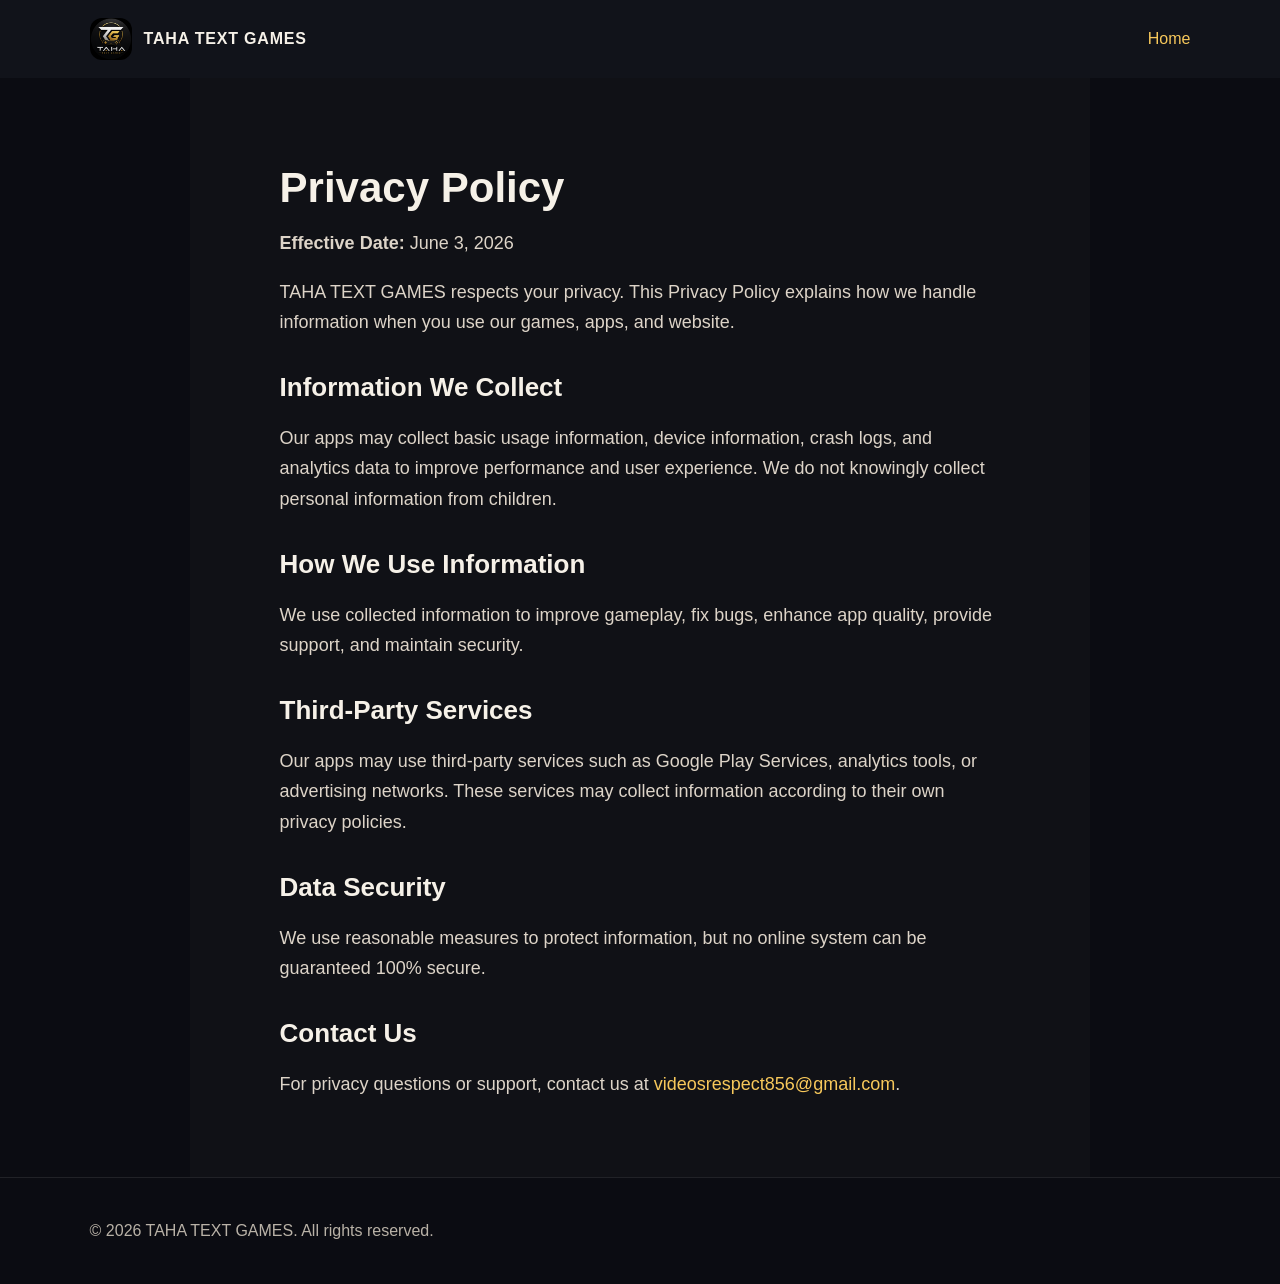
==== privacy.html @ e5d22c24 "Add files via upload" ====
<!DOCTYPE html>
<html lang="en">
<head>
  <meta charset="UTF-8" />
  <meta name="viewport" content="width=device-width, initial-scale=1.0" />
  <title>Privacy Policy | TAHA TEXT GAMES</title>
  <link rel="icon" href="assets/logo.png" />
  <link rel="stylesheet" href="style.css" />
</head>
<body class="plain">
  <nav class="topbar">
    <div class="brand"><img src="assets/logo.png" alt="Logo" /><span>TAHA TEXT GAMES</span></div>
    <a href="index.html">Home</a>
  </nav>
  <main class="policy">
    <h1>Privacy Policy</h1>
    <p><strong>Effective Date:</strong> June 3, 2026</p>
    <p>TAHA TEXT GAMES respects your privacy. This Privacy Policy explains how we handle information when you use our games, apps, and website.</p>

    <h2>Information We Collect</h2>
    <p>Our apps may collect basic usage information, device information, crash logs, and analytics data to improve performance and user experience. We do not knowingly collect personal information from children.</p>

    <h2>How We Use Information</h2>
    <p>We use collected information to improve gameplay, fix bugs, enhance app quality, provide support, and maintain security.</p>

    <h2>Third-Party Services</h2>
    <p>Our apps may use third-party services such as Google Play Services, analytics tools, or advertising networks. These services may collect information according to their own privacy policies.</p>

    <h2>Data Security</h2>
    <p>We use reasonable measures to protect information, but no online system can be guaranteed 100% secure.</p>

    <h2>Contact Us</h2>
    <p>For privacy questions or support, contact us at <a href="mailto:videosrespect856@gmail.com">videosrespect856@gmail.com</a>.</p>
  </main>
  <footer><p>© 2026 TAHA TEXT GAMES. All rights reserved.</p></footer>
</body>
</html>
---- style.css ----
*{box-sizing:border-box}body{margin:0;font-family:Arial,Helvetica,sans-serif;background:#08090d;color:#f6f1e8}a{color:#f7c85b;text-decoration:none}nav{display:flex;align-items:center;justify-content:space-between;padding:18px 7%;background:rgba(0,0,0,.45);backdrop-filter:blur(8px)}.brand{display:flex;align-items:center;gap:12px;font-weight:800;letter-spacing:.8px}.brand img{width:42px;height:42px;border-radius:12px}.links{display:flex;gap:22px}.hero{min-height:720px;background:linear-gradient(90deg,rgba(0,0,0,.88),rgba(0,0,0,.35)),url('assets/header.png') center/cover no-repeat}.hero-content{padding:110px 7%;max-width:760px}.badge{width:130px;border-radius:30px;box-shadow:0 0 40px rgba(247,200,91,.28)}h1{font-size:64px;margin:28px 0 10px;line-height:1.05}h2{font-size:34px;margin:0 0 20px}.hero p,.section p{font-size:20px;line-height:1.65;color:#d7d0c4}.btn{display:inline-block;margin-top:22px;background:linear-gradient(135deg,#f7c85b,#a87920);color:#111;padding:14px 24px;border-radius:999px;font-weight:800}.section{padding:80px 7%}.grid{display:grid;grid-template-columns:repeat(3,1fr);gap:24px}.card{background:linear-gradient(180deg,#171921,#101116);border:1px solid rgba(247,200,91,.28);border-radius:24px;padding:28px;box-shadow:0 12px 30px rgba(0,0,0,.28)}.card h3{font-size:23px;margin:0 0 10px}.about,.contact{max-width:980px}.contact a{font-size:22px;font-weight:800}footer{padding:28px 7%;border-top:1px solid rgba(255,255,255,.09);display:flex;justify-content:space-between;color:#b9b2a7}.plain{background:#0b0c12}.topbar{background:#11131a}.policy{max-width:900px;margin:0 auto;padding:60px 7%;background:#101116;min-height:70vh}.policy h1{font-size:42px}.policy h2{font-size:26px;margin-top:34px}.policy p{font-size:18px;line-height:1.7;color:#ddd4c8}@media(max-width:760px){.links{display:none}.hero{min-height:620px}.hero-content{padding-top:80px}h1{font-size:42px}.grid{grid-template-columns:1fr}footer{display:block}.hero p,.section p{font-size:17px}}
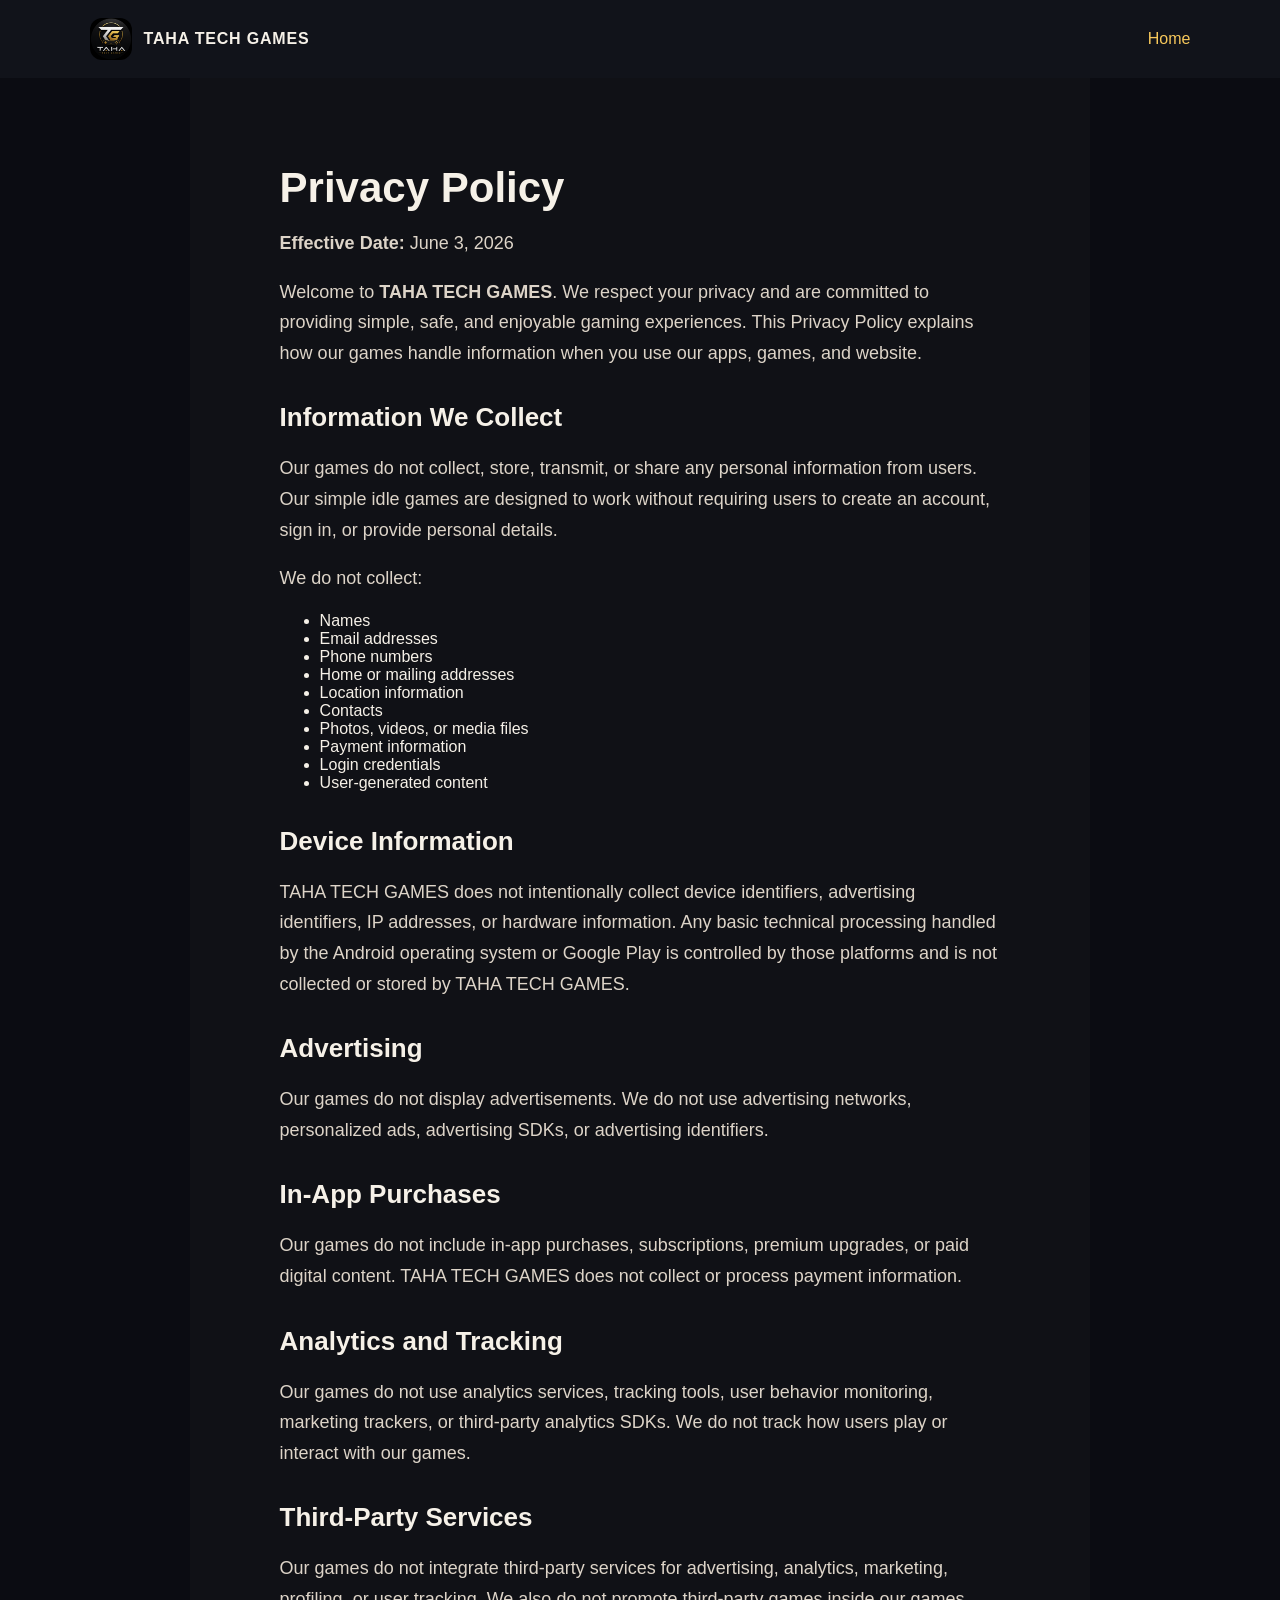
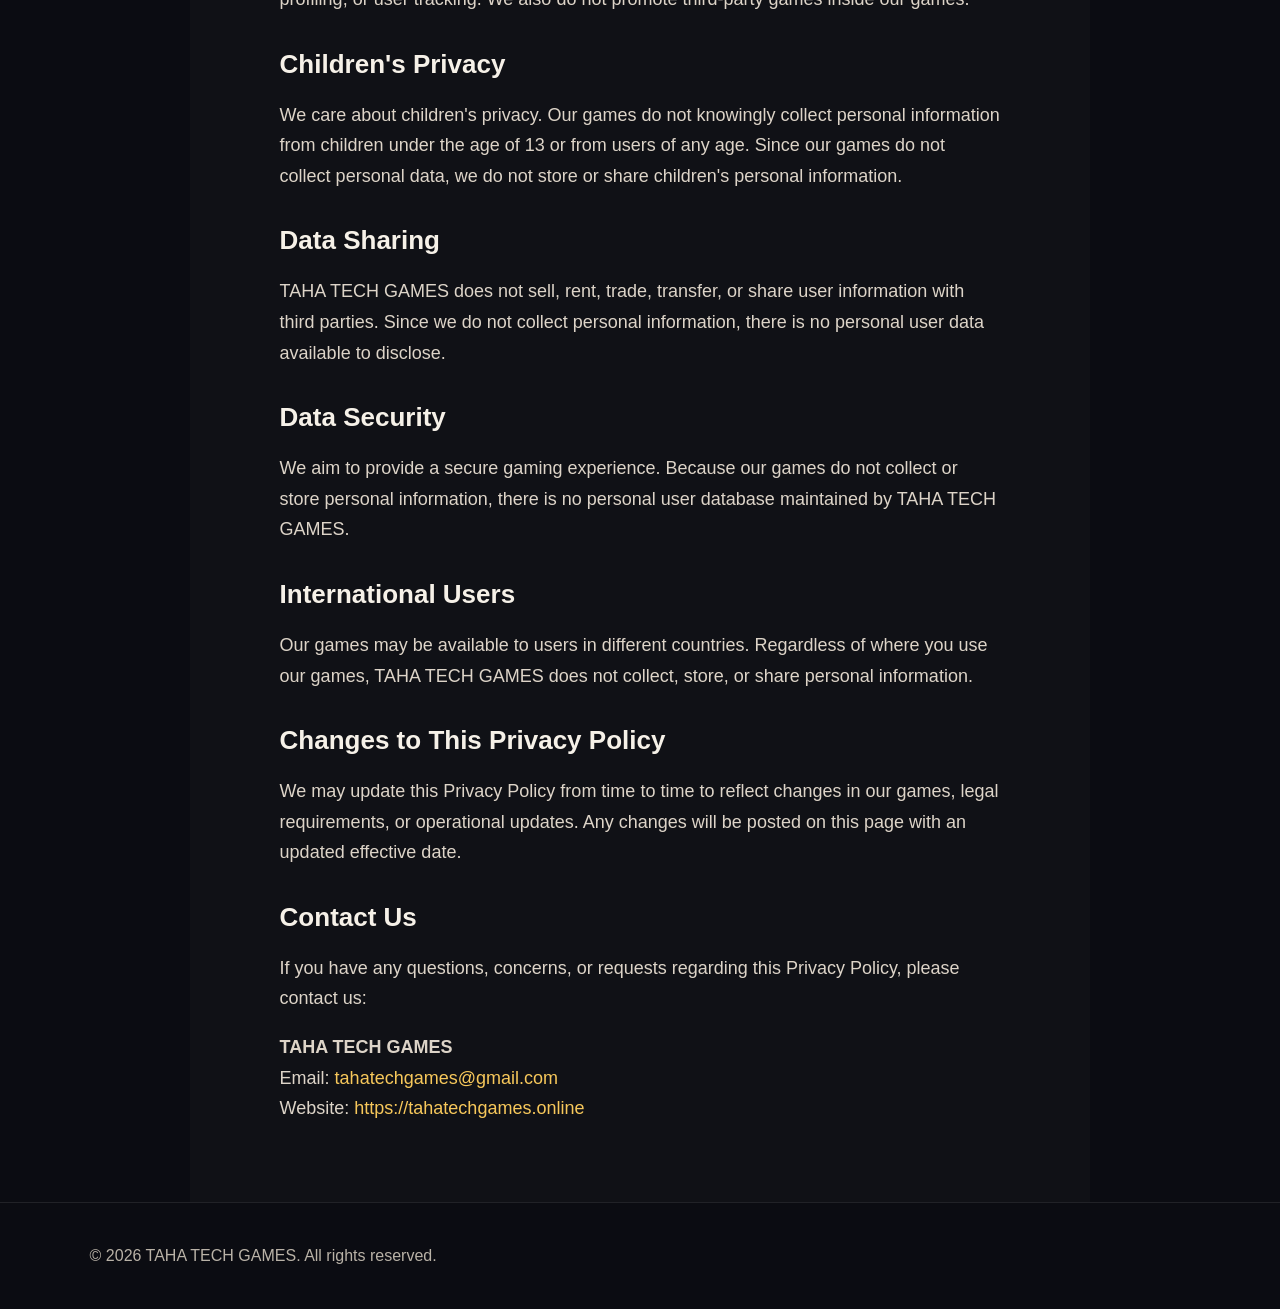
==== commit 8a917e76: "Update privacy.html" ====
--- a/privacy.html
+++ b/privacy.html
@@ -3,35 +3,128 @@
 <head>
   <meta charset="UTF-8" />
   <meta name="viewport" content="width=device-width, initial-scale=1.0" />
-  <title>Privacy Policy | TAHA TEXT GAMES</title>
+  <title>Privacy Policy | TAHA TECH GAMES</title>
   <link rel="icon" href="assets/logo.png" />
   <link rel="stylesheet" href="style.css" />
 </head>
 <body class="plain">
   <nav class="topbar">
-    <div class="brand"><img src="assets/logo.png" alt="Logo" /><span>TAHA TEXT GAMES</span></div>
+    <div class="brand">
+      <img src="assets/logo.png" alt="Logo" />
+      <span>TAHA TECH GAMES</span>
+    </div>
     <a href="index.html">Home</a>
   </nav>
+
   <main class="policy">
     <h1>Privacy Policy</h1>
     <p><strong>Effective Date:</strong> June 3, 2026</p>
-    <p>TAHA TEXT GAMES respects your privacy. This Privacy Policy explains how we handle information when you use our games, apps, and website.</p>
+
+    <p>
+      Welcome to <strong>TAHA TECH GAMES</strong>. We respect your privacy and are committed
+      to providing simple, safe, and enjoyable gaming experiences. This Privacy Policy explains
+      how our games handle information when you use our apps, games, and website.
+    </p>
 
     <h2>Information We Collect</h2>
-    <p>Our apps may collect basic usage information, device information, crash logs, and analytics data to improve performance and user experience. We do not knowingly collect personal information from children.</p>
+    <p>
+      Our games do not collect, store, transmit, or share any personal information from users.
+      Our simple idle games are designed to work without requiring users to create an account,
+      sign in, or provide personal details.
+    </p>
 
-    <h2>How We Use Information</h2>
-    <p>We use collected information to improve gameplay, fix bugs, enhance app quality, provide support, and maintain security.</p>
+    <p>We do not collect:</p>
+    <ul>
+      <li>Names</li>
+      <li>Email addresses</li>
+      <li>Phone numbers</li>
+      <li>Home or mailing addresses</li>
+      <li>Location information</li>
+      <li>Contacts</li>
+      <li>Photos, videos, or media files</li>
+      <li>Payment information</li>
+      <li>Login credentials</li>
+      <li>User-generated content</li>
+    </ul>
+
+    <h2>Device Information</h2>
+    <p>
+      TAHA TECH GAMES does not intentionally collect device identifiers, advertising identifiers,
+      IP addresses, or hardware information. Any basic technical processing handled by the Android
+      operating system or Google Play is controlled by those platforms and is not collected or stored
+      by TAHA TECH GAMES.
+    </p>
+
+    <h2>Advertising</h2>
+    <p>
+      Our games do not display advertisements. We do not use advertising networks, personalized ads,
+      advertising SDKs, or advertising identifiers.
+    </p>
+
+    <h2>In-App Purchases</h2>
+    <p>
+      Our games do not include in-app purchases, subscriptions, premium upgrades, or paid digital
+      content. TAHA TECH GAMES does not collect or process payment information.
+    </p>
+
+    <h2>Analytics and Tracking</h2>
+    <p>
+      Our games do not use analytics services, tracking tools, user behavior monitoring, marketing
+      trackers, or third-party analytics SDKs. We do not track how users play or interact with our games.
+    </p>
 
     <h2>Third-Party Services</h2>
-    <p>Our apps may use third-party services such as Google Play Services, analytics tools, or advertising networks. These services may collect information according to their own privacy policies.</p>
+    <p>
+      Our games do not integrate third-party services for advertising, analytics, marketing, profiling,
+      or user tracking. We also do not promote third-party games inside our games.
+    </p>
+
+    <h2>Children's Privacy</h2>
+    <p>
+      We care about children's privacy. Our games do not knowingly collect personal information from
+      children under the age of 13 or from users of any age. Since our games do not collect personal
+      data, we do not store or share children's personal information.
+    </p>
+
+    <h2>Data Sharing</h2>
+    <p>
+      TAHA TECH GAMES does not sell, rent, trade, transfer, or share user information with third parties.
+      Since we do not collect personal information, there is no personal user data available to disclose.
+    </p>
 
     <h2>Data Security</h2>
-    <p>We use reasonable measures to protect information, but no online system can be guaranteed 100% secure.</p>
+    <p>
+      We aim to provide a secure gaming experience. Because our games do not collect or store personal
+      information, there is no personal user database maintained by TAHA TECH GAMES.
+    </p>
+
+    <h2>International Users</h2>
+    <p>
+      Our games may be available to users in different countries. Regardless of where you use our games,
+      TAHA TECH GAMES does not collect, store, or share personal information.
+    </p>
+
+    <h2>Changes to This Privacy Policy</h2>
+    <p>
+      We may update this Privacy Policy from time to time to reflect changes in our games, legal
+      requirements, or operational updates. Any changes will be posted on this page with an updated
+      effective date.
+    </p>
 
     <h2>Contact Us</h2>
-    <p>For privacy questions or support, contact us at <a href="mailto:videosrespect856@gmail.com">videosrespect856@gmail.com</a>.</p>
+    <p>
+      If you have any questions, concerns, or requests regarding this Privacy Policy, please contact us:
+    </p>
+
+    <p>
+      <strong>TAHA TECH GAMES</strong><br />
+      Email: <a href="mailto:tahatechgames@gmail.com">tahatechgames@gmail.com</a><br />
+      Website: <a href="https://tahatechgames.online">https://tahatechgames.online</a>
+    </p>
   </main>
-  <footer><p>© 2026 TAHA TEXT GAMES. All rights reserved.</p></footer>
+
+  <footer>
+    <p>© 2026 TAHA TECH GAMES. All rights reserved.</p>
+  </footer>
 </body>
 </html>
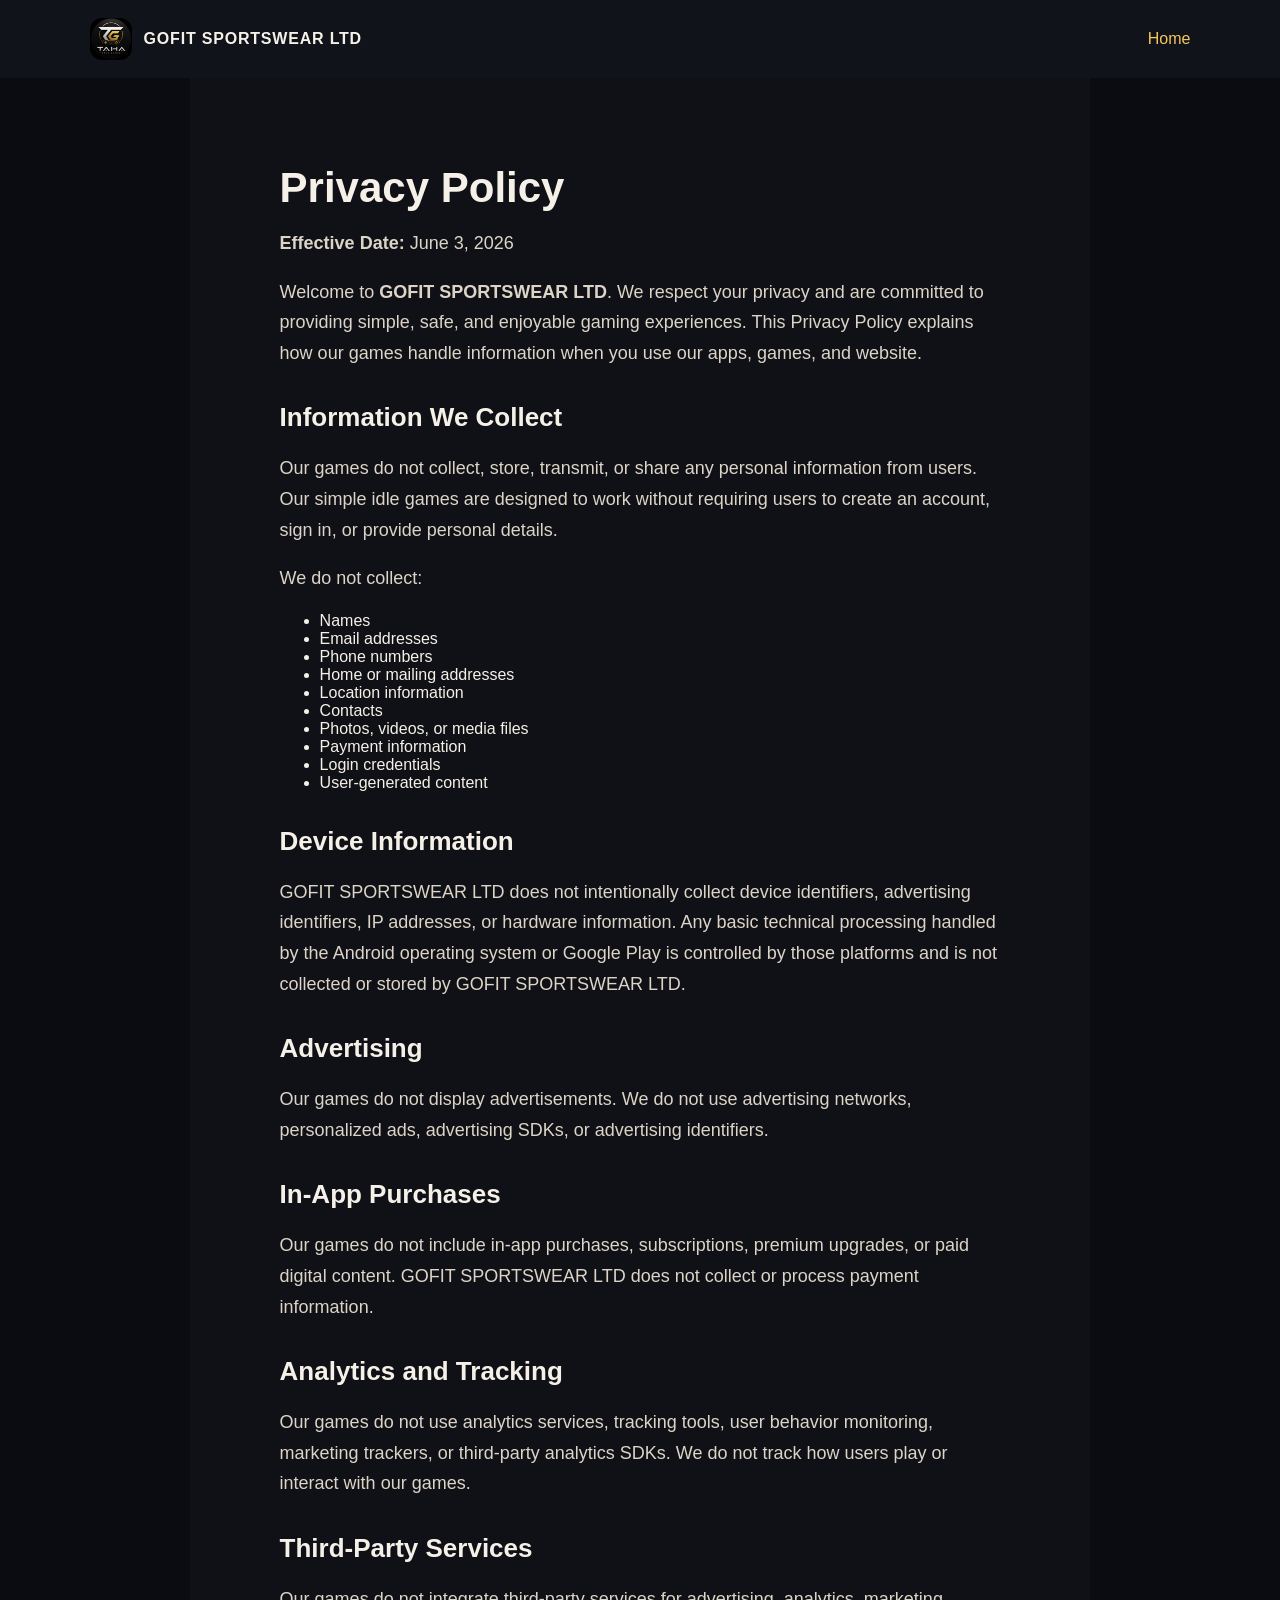
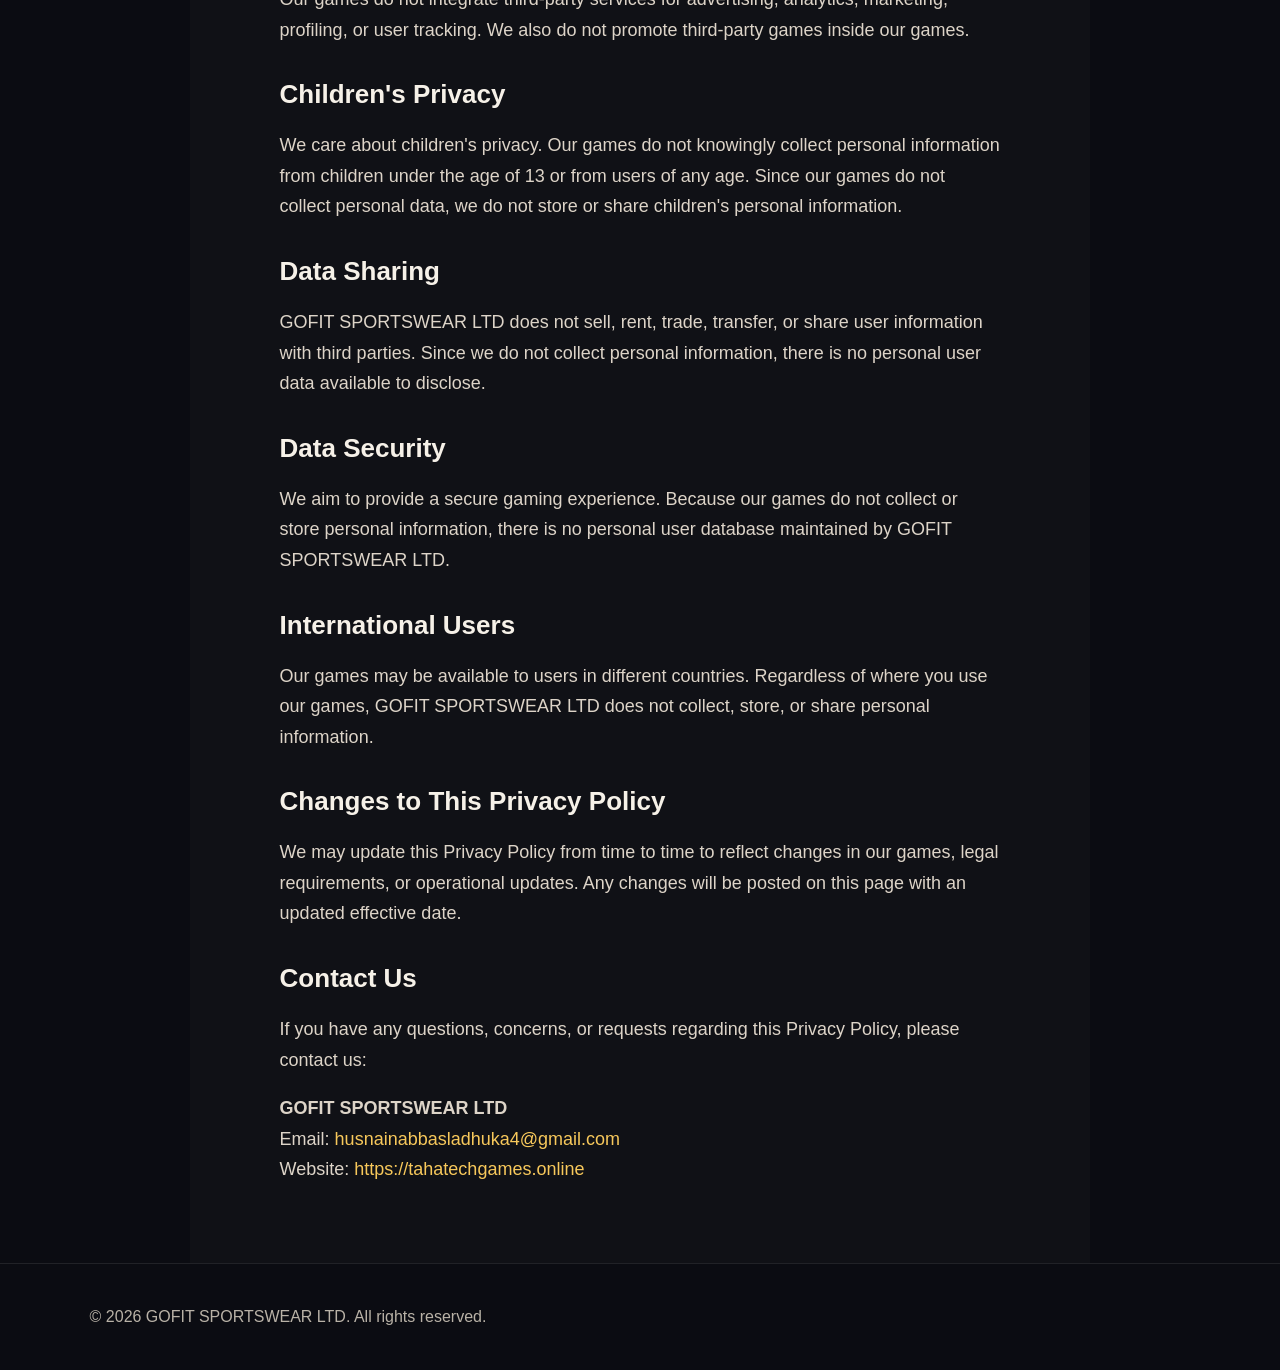
==== commit 1ed85784: "Update privacy.html" ====
--- a/privacy.html
+++ b/privacy.html
@@ -3,30 +3,36 @@
 <head>
   <meta charset="UTF-8" />
   <meta name="viewport" content="width=device-width, initial-scale=1.0" />
-  <title>Privacy Policy | TAHA TECH GAMES</title>
+
+  <title>Privacy Policy | GOFIT SPORTSWEAR LTD</title>
+
   <link rel="icon" href="assets/logo.png" />
   <link rel="stylesheet" href="style.css" />
 </head>
+
 <body class="plain">
   <nav class="topbar">
     <div class="brand">
-      <img src="assets/logo.png" alt="Logo" />
-      <span>TAHA TECH GAMES</span>
+      <img src="assets/logo.png" alt="GOFIT SPORTSWEAR LTD Logo" />
+      <span>GOFIT SPORTSWEAR LTD</span>
     </div>
+
     <a href="index.html">Home</a>
   </nav>
 
   <main class="policy">
     <h1>Privacy Policy</h1>
+
     <p><strong>Effective Date:</strong> June 3, 2026</p>
 
     <p>
-      Welcome to <strong>TAHA TECH GAMES</strong>. We respect your privacy and are committed
+      Welcome to <strong>GOFIT SPORTSWEAR LTD</strong>. We respect your privacy and are committed
       to providing simple, safe, and enjoyable gaming experiences. This Privacy Policy explains
       how our games handle information when you use our apps, games, and website.
     </p>
 
     <h2>Information We Collect</h2>
+
     <p>
       Our games do not collect, store, transmit, or share any personal information from users.
       Our simple idle games are designed to work without requiring users to create an account,
@@ -34,6 +40,7 @@
     </p>
 
     <p>We do not collect:</p>
+
     <ul>
       <li>Names</li>
       <li>Email addresses</li>
@@ -48,38 +55,44 @@
     </ul>
 
     <h2>Device Information</h2>
+
     <p>
-      TAHA TECH GAMES does not intentionally collect device identifiers, advertising identifiers,
+      GOFIT SPORTSWEAR LTD does not intentionally collect device identifiers, advertising identifiers,
       IP addresses, or hardware information. Any basic technical processing handled by the Android
       operating system or Google Play is controlled by those platforms and is not collected or stored
-      by TAHA TECH GAMES.
+      by GOFIT SPORTSWEAR LTD.
     </p>
 
     <h2>Advertising</h2>
+
     <p>
       Our games do not display advertisements. We do not use advertising networks, personalized ads,
       advertising SDKs, or advertising identifiers.
     </p>
 
     <h2>In-App Purchases</h2>
+
     <p>
       Our games do not include in-app purchases, subscriptions, premium upgrades, or paid digital
-      content. TAHA TECH GAMES does not collect or process payment information.
+      content. GOFIT SPORTSWEAR LTD does not collect or process payment information.
     </p>
 
     <h2>Analytics and Tracking</h2>
+
     <p>
       Our games do not use analytics services, tracking tools, user behavior monitoring, marketing
       trackers, or third-party analytics SDKs. We do not track how users play or interact with our games.
     </p>
 
     <h2>Third-Party Services</h2>
+
     <p>
       Our games do not integrate third-party services for advertising, analytics, marketing, profiling,
       or user tracking. We also do not promote third-party games inside our games.
     </p>
 
     <h2>Children's Privacy</h2>
+
     <p>
       We care about children's privacy. Our games do not knowingly collect personal information from
       children under the age of 13 or from users of any age. Since our games do not collect personal
@@ -87,24 +100,28 @@
     </p>
 
     <h2>Data Sharing</h2>
+
     <p>
-      TAHA TECH GAMES does not sell, rent, trade, transfer, or share user information with third parties.
+      GOFIT SPORTSWEAR LTD does not sell, rent, trade, transfer, or share user information with third parties.
       Since we do not collect personal information, there is no personal user data available to disclose.
     </p>
 
     <h2>Data Security</h2>
+
     <p>
       We aim to provide a secure gaming experience. Because our games do not collect or store personal
-      information, there is no personal user database maintained by TAHA TECH GAMES.
+      information, there is no personal user database maintained by GOFIT SPORTSWEAR LTD.
     </p>
 
     <h2>International Users</h2>
+
     <p>
       Our games may be available to users in different countries. Regardless of where you use our games,
-      TAHA TECH GAMES does not collect, store, or share personal information.
+      GOFIT SPORTSWEAR LTD does not collect, store, or share personal information.
     </p>
 
     <h2>Changes to This Privacy Policy</h2>
+
     <p>
       We may update this Privacy Policy from time to time to reflect changes in our games, legal
       requirements, or operational updates. Any changes will be posted on this page with an updated
@@ -112,19 +129,20 @@
     </p>
 
     <h2>Contact Us</h2>
+
     <p>
       If you have any questions, concerns, or requests regarding this Privacy Policy, please contact us:
     </p>
 
     <p>
-      <strong>TAHA TECH GAMES</strong><br />
-      Email: <a href="mailto:tahatechgames@gmail.com">tahatechgames@gmail.com</a><br />
+      <strong>GOFIT SPORTSWEAR LTD</strong><br />
+      Email: <a href="mailto:husnainabbasladhuka4@gmail.com">husnainabbasladhuka4@gmail.com</a><br />
       Website: <a href="https://tahatechgames.online">https://tahatechgames.online</a>
     </p>
   </main>
 
   <footer>
-    <p>© 2026 TAHA TECH GAMES. All rights reserved.</p>
+    <p>© 2026 GOFIT SPORTSWEAR LTD. All rights reserved.</p>
   </footer>
 </body>
 </html>
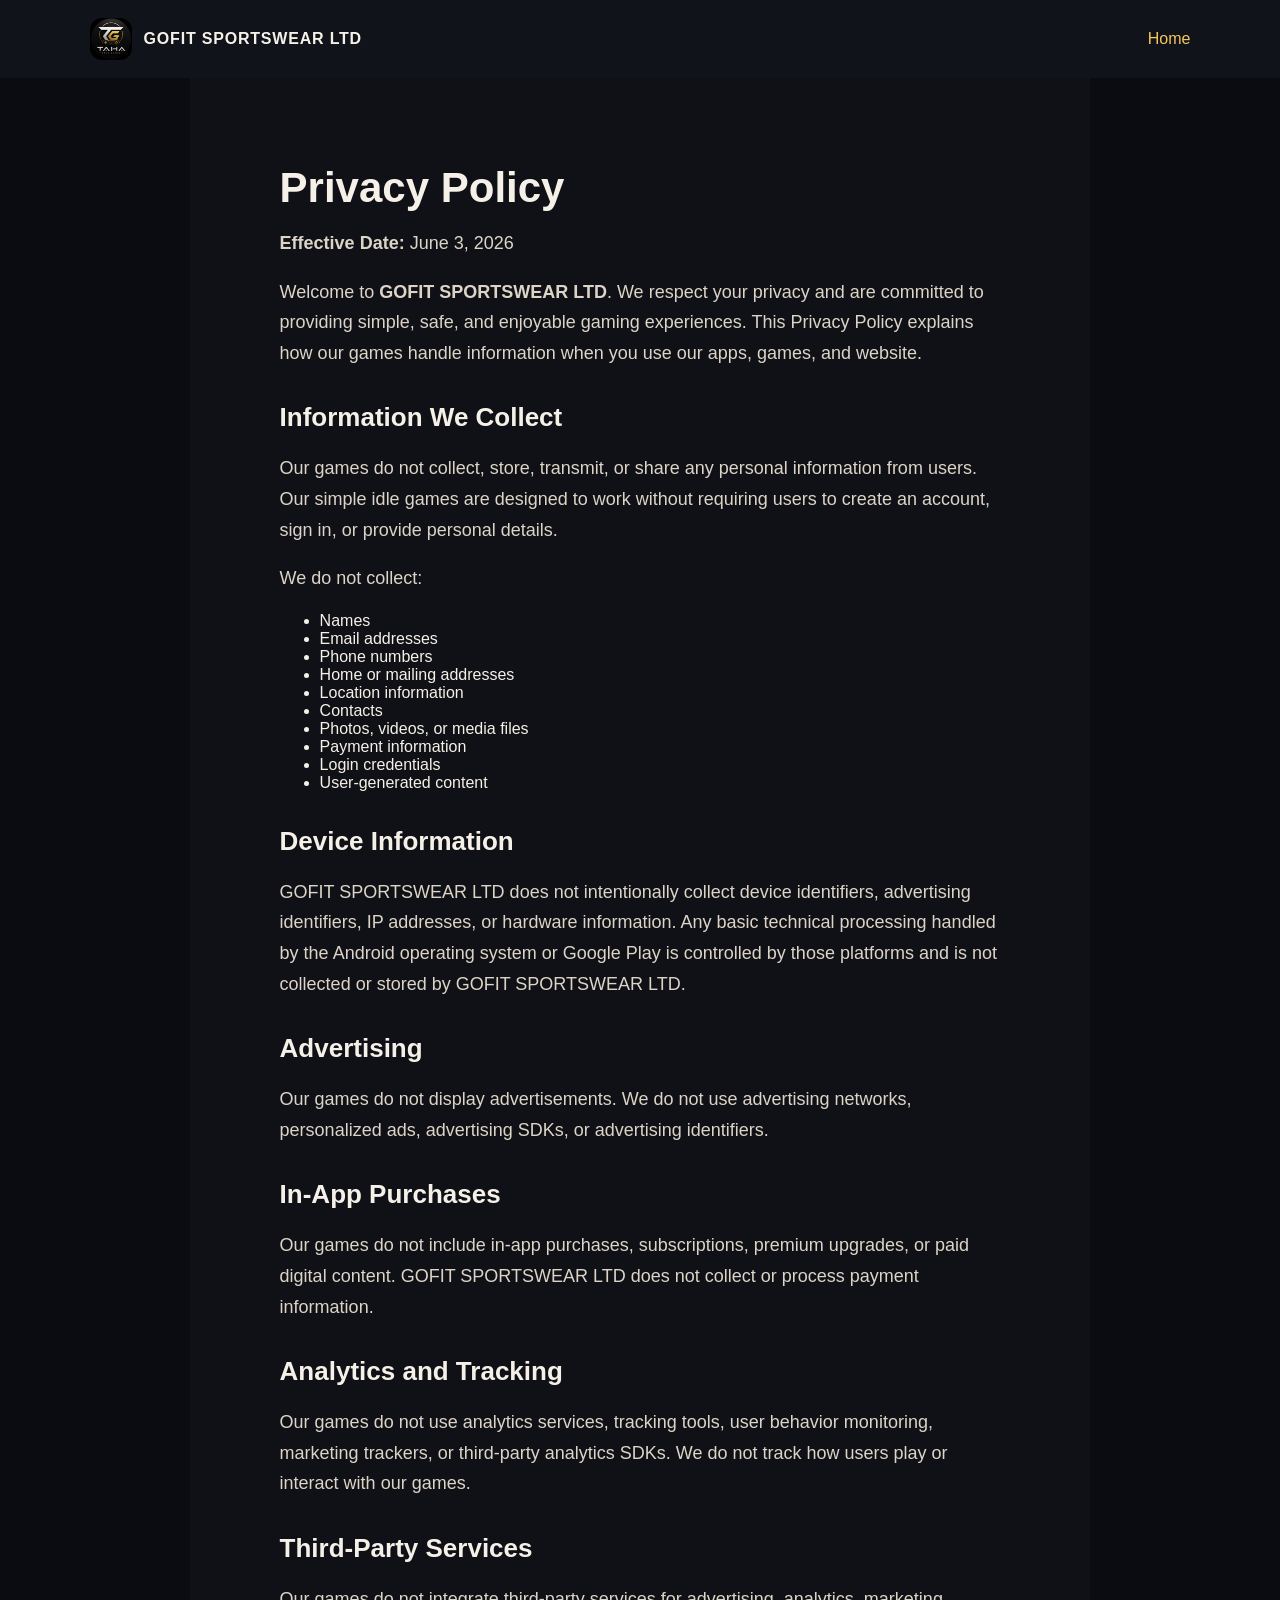
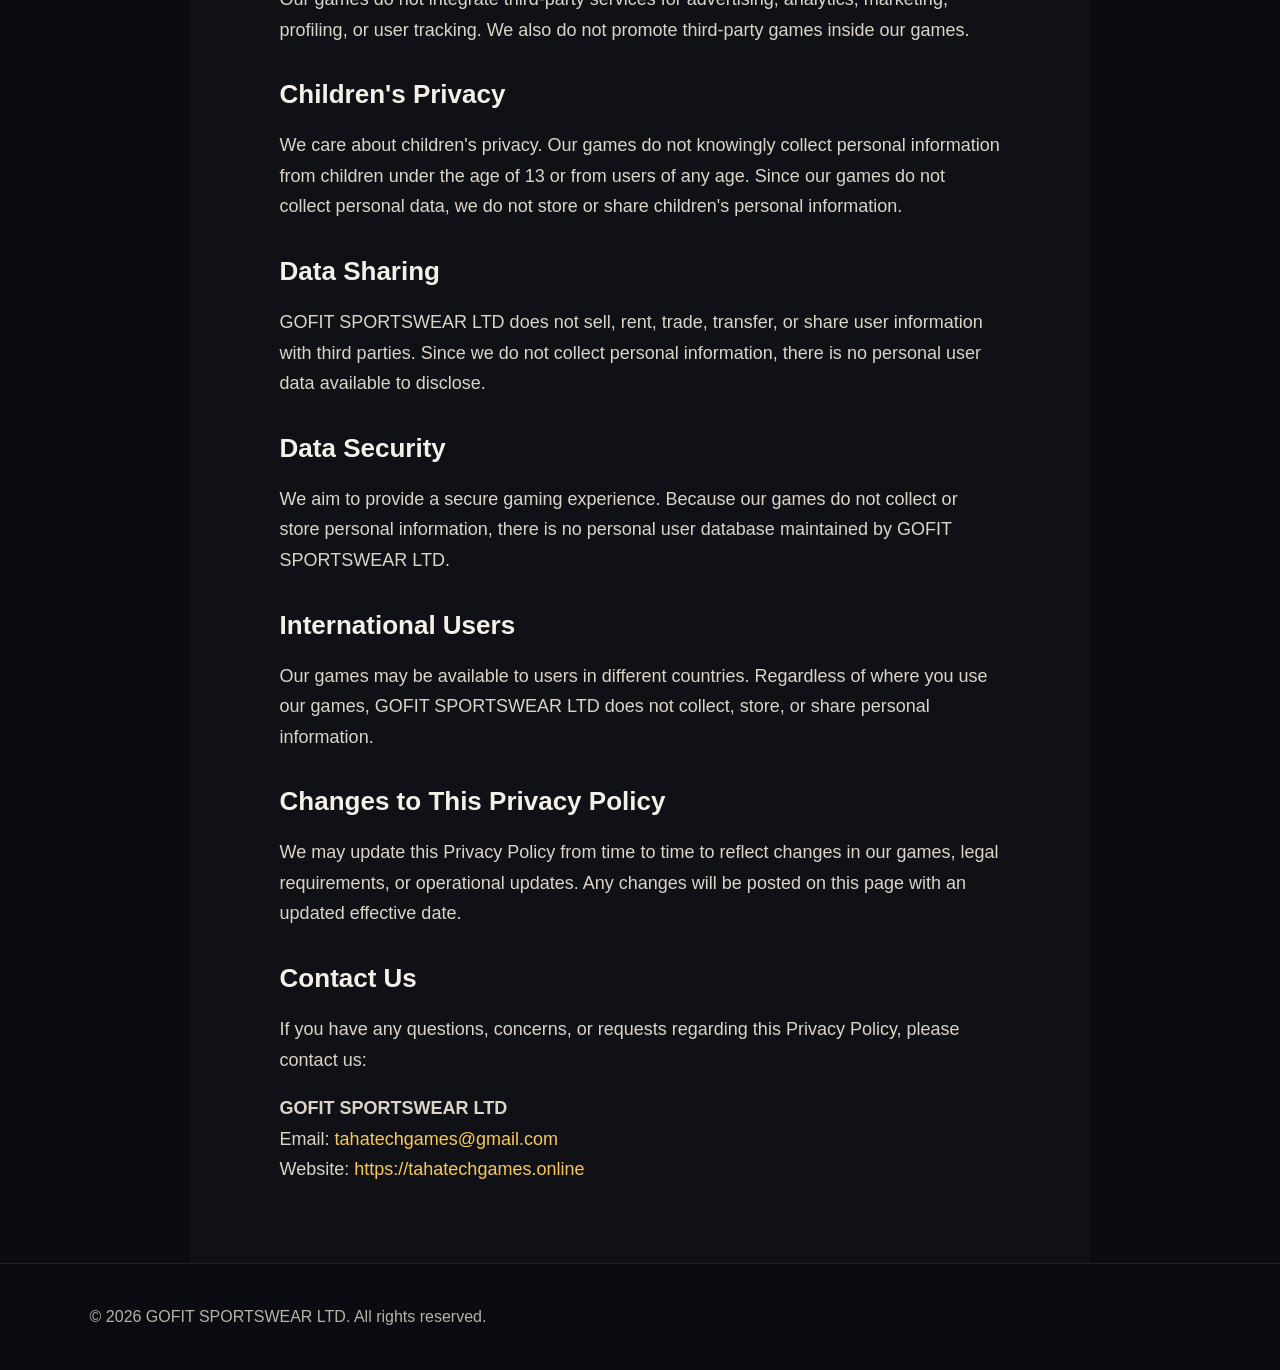
==== commit e04249cf: "Update privacy.html" ====
--- a/privacy.html
+++ b/privacy.html
@@ -136,7 +136,7 @@
 
     <p>
       <strong>GOFIT SPORTSWEAR LTD</strong><br />
-      Email: <a href="mailto:husnainabbasladhuka4@gmail.com">husnainabbasladhuka4@gmail.com</a><br />
+      Email: <a href="mailto:tahatechgames@gmail.com">tahatechgames@gmail.com</a><br />
       Website: <a href="https://tahatechgames.online">https://tahatechgames.online</a>
     </p>
   </main>
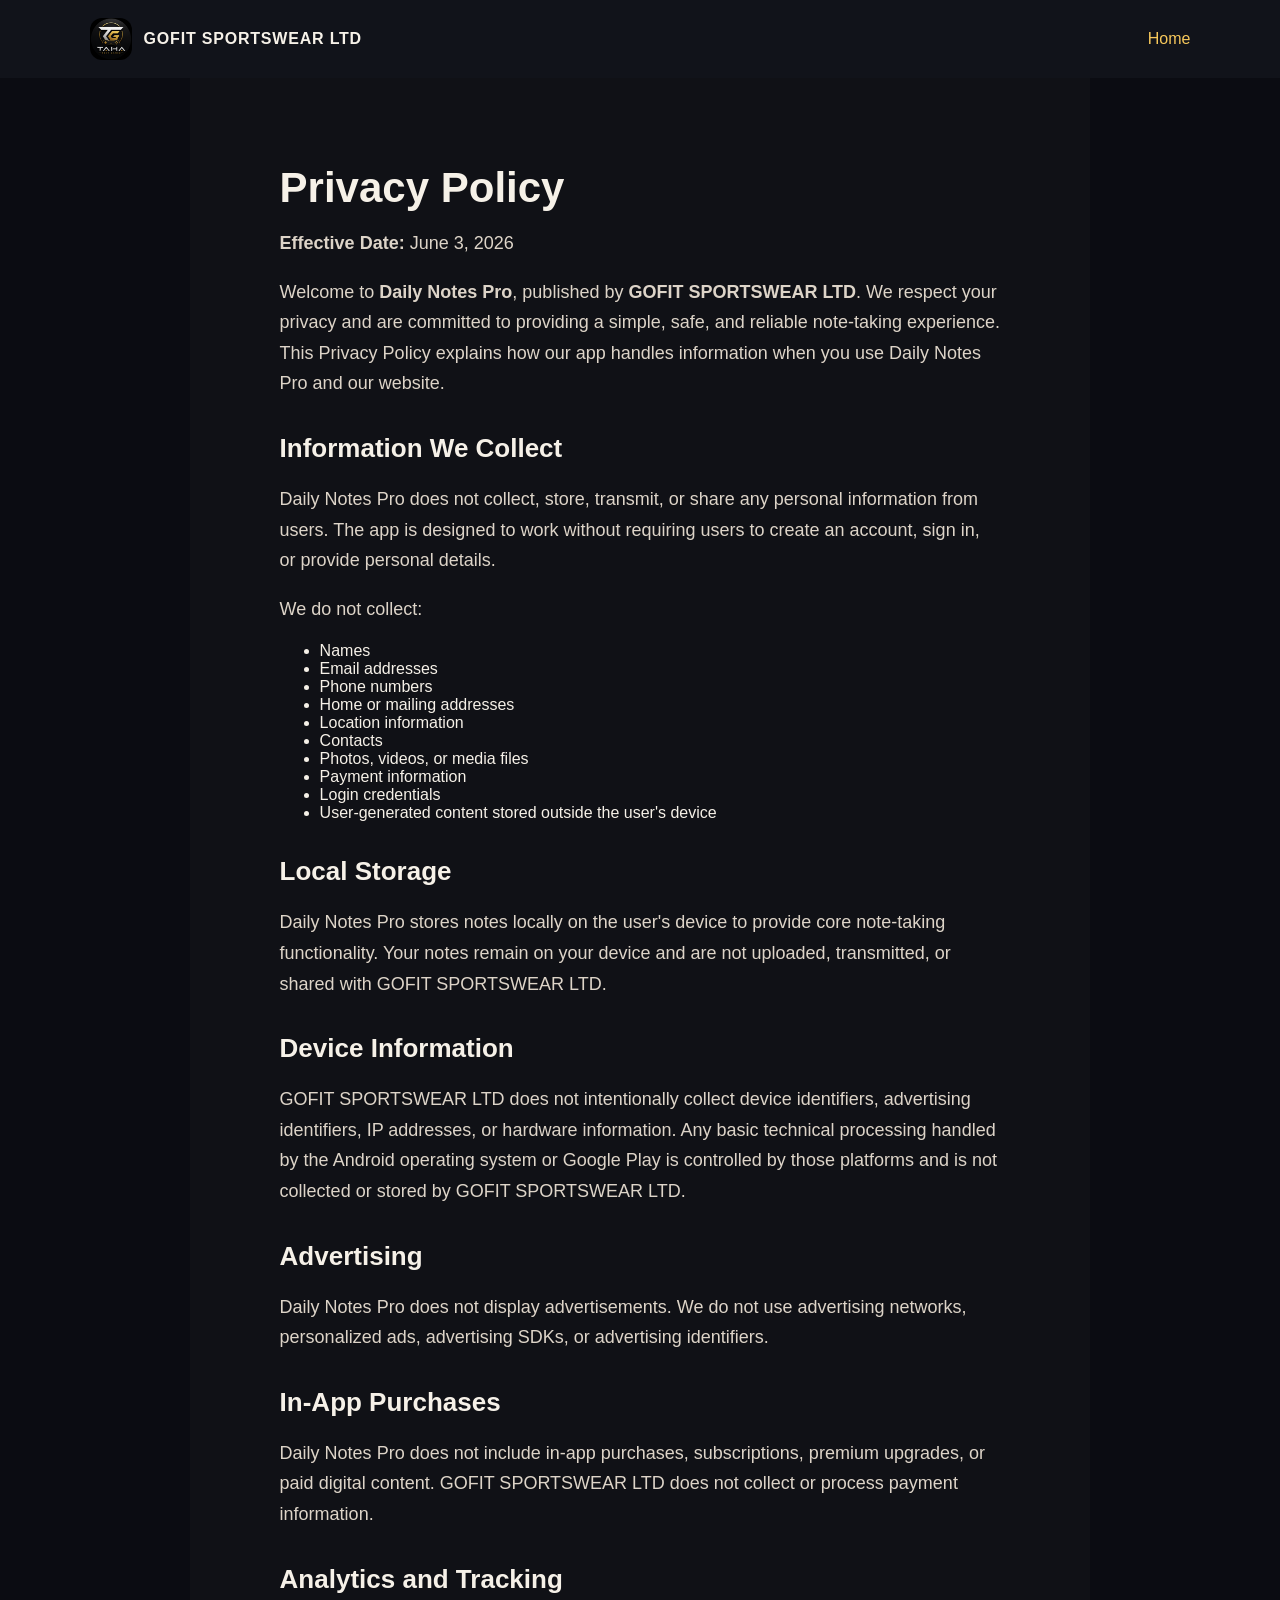
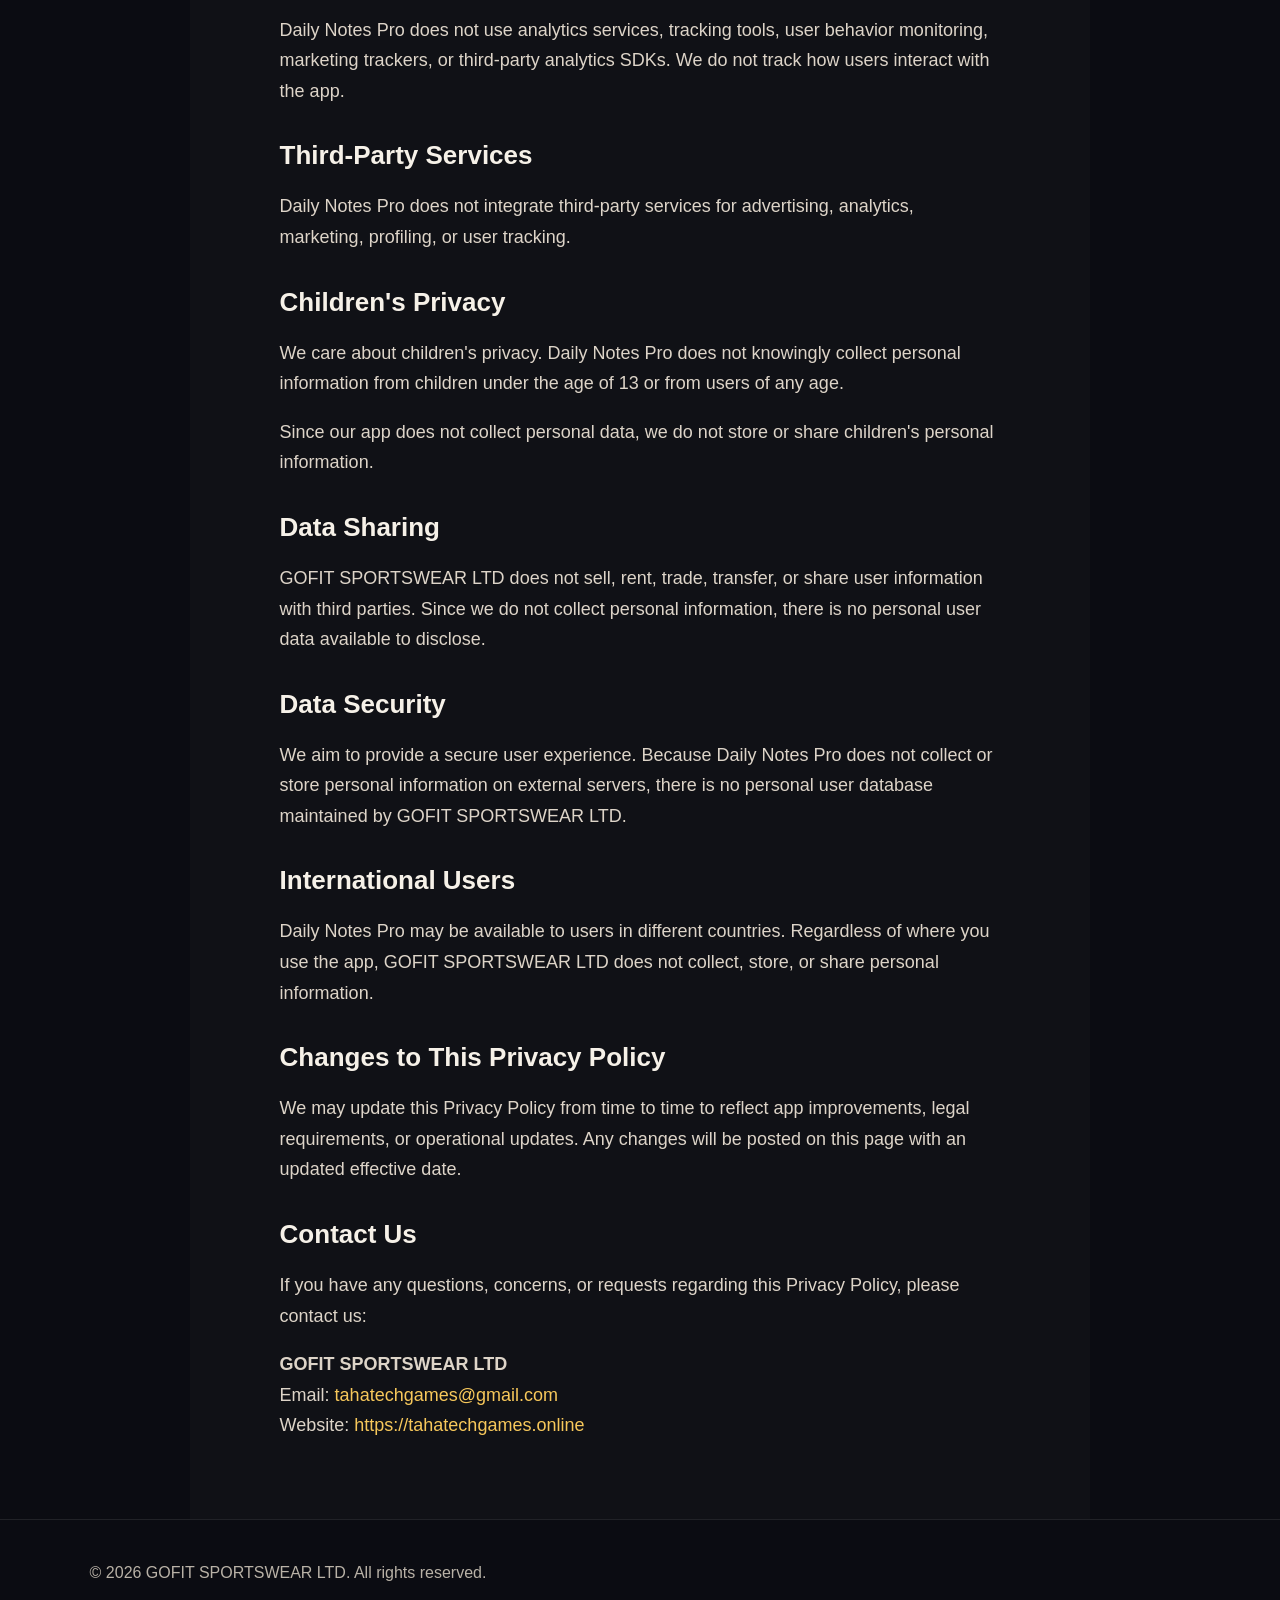
==== commit 88577c9b: "Update privacy.html" ====
--- a/privacy.html
+++ b/privacy.html
@@ -4,7 +4,7 @@
   <meta charset="UTF-8" />
   <meta name="viewport" content="width=device-width, initial-scale=1.0" />
 
-  <title>Privacy Policy | GOFIT SPORTSWEAR LTD</title>
+  <title>Privacy Policy | Daily Notes Pro</title>
 
   <link rel="icon" href="assets/logo.png" />
   <link rel="stylesheet" href="style.css" />
@@ -26,17 +26,19 @@
     <p><strong>Effective Date:</strong> June 3, 2026</p>
 
     <p>
-      Welcome to <strong>GOFIT SPORTSWEAR LTD</strong>. We respect your privacy and are committed
-      to providing simple, safe, and enjoyable gaming experiences. This Privacy Policy explains
-      how our games handle information when you use our apps, games, and website.
+      Welcome to <strong>Daily Notes Pro</strong>, published by
+      <strong>GOFIT SPORTSWEAR LTD</strong>. We respect your privacy and are
+      committed to providing a simple, safe, and reliable note-taking experience.
+      This Privacy Policy explains how our app handles information when you use
+      Daily Notes Pro and our website.
     </p>
 
     <h2>Information We Collect</h2>
 
     <p>
-      Our games do not collect, store, transmit, or share any personal information from users.
-      Our simple idle games are designed to work without requiring users to create an account,
-      sign in, or provide personal details.
+      Daily Notes Pro does not collect, store, transmit, or share any personal
+      information from users. The app is designed to work without requiring users
+      to create an account, sign in, or provide personal details.
     </p>
 
     <p>We do not collect:</p>
@@ -51,87 +53,107 @@
       <li>Photos, videos, or media files</li>
       <li>Payment information</li>
       <li>Login credentials</li>
-      <li>User-generated content</li>
+      <li>User-generated content stored outside the user's device</li>
     </ul>
+
+    <h2>Local Storage</h2>
+
+    <p>
+      Daily Notes Pro stores notes locally on the user's device to provide core
+      note-taking functionality. Your notes remain on your device and are not
+      uploaded, transmitted, or shared with GOFIT SPORTSWEAR LTD.
+    </p>
 
     <h2>Device Information</h2>
 
     <p>
-      GOFIT SPORTSWEAR LTD does not intentionally collect device identifiers, advertising identifiers,
-      IP addresses, or hardware information. Any basic technical processing handled by the Android
-      operating system or Google Play is controlled by those platforms and is not collected or stored
-      by GOFIT SPORTSWEAR LTD.
+      GOFIT SPORTSWEAR LTD does not intentionally collect device identifiers,
+      advertising identifiers, IP addresses, or hardware information. Any basic
+      technical processing handled by the Android operating system or Google Play
+      is controlled by those platforms and is not collected or stored by
+      GOFIT SPORTSWEAR LTD.
     </p>
 
     <h2>Advertising</h2>
 
     <p>
-      Our games do not display advertisements. We do not use advertising networks, personalized ads,
-      advertising SDKs, or advertising identifiers.
+      Daily Notes Pro does not display advertisements. We do not use advertising
+      networks, personalized ads, advertising SDKs, or advertising identifiers.
     </p>
 
     <h2>In-App Purchases</h2>
 
     <p>
-      Our games do not include in-app purchases, subscriptions, premium upgrades, or paid digital
-      content. GOFIT SPORTSWEAR LTD does not collect or process payment information.
+      Daily Notes Pro does not include in-app purchases, subscriptions, premium
+      upgrades, or paid digital content. GOFIT SPORTSWEAR LTD does not collect
+      or process payment information.
     </p>
 
     <h2>Analytics and Tracking</h2>
 
     <p>
-      Our games do not use analytics services, tracking tools, user behavior monitoring, marketing
-      trackers, or third-party analytics SDKs. We do not track how users play or interact with our games.
+      Daily Notes Pro does not use analytics services, tracking tools, user
+      behavior monitoring, marketing trackers, or third-party analytics SDKs.
+      We do not track how users interact with the app.
     </p>
 
     <h2>Third-Party Services</h2>
 
     <p>
-      Our games do not integrate third-party services for advertising, analytics, marketing, profiling,
-      or user tracking. We also do not promote third-party games inside our games.
+      Daily Notes Pro does not integrate third-party services for advertising,
+      analytics, marketing, profiling, or user tracking.
     </p>
 
     <h2>Children's Privacy</h2>
 
     <p>
-      We care about children's privacy. Our games do not knowingly collect personal information from
-      children under the age of 13 or from users of any age. Since our games do not collect personal
-      data, we do not store or share children's personal information.
+      We care about children's privacy. Daily Notes Pro does not knowingly
+      collect personal information from children under the age of 13 or from
+      users of any age.
+    </p>
+
+    <p>
+      Since our app does not collect personal data, we do not store or share
+      children's personal information.
     </p>
 
     <h2>Data Sharing</h2>
 
     <p>
-      GOFIT SPORTSWEAR LTD does not sell, rent, trade, transfer, or share user information with third parties.
-      Since we do not collect personal information, there is no personal user data available to disclose.
+      GOFIT SPORTSWEAR LTD does not sell, rent, trade, transfer, or share user
+      information with third parties. Since we do not collect personal
+      information, there is no personal user data available to disclose.
     </p>
 
     <h2>Data Security</h2>
 
     <p>
-      We aim to provide a secure gaming experience. Because our games do not collect or store personal
-      information, there is no personal user database maintained by GOFIT SPORTSWEAR LTD.
+      We aim to provide a secure user experience. Because Daily Notes Pro does
+      not collect or store personal information on external servers, there is no
+      personal user database maintained by GOFIT SPORTSWEAR LTD.
     </p>
 
     <h2>International Users</h2>
 
     <p>
-      Our games may be available to users in different countries. Regardless of where you use our games,
-      GOFIT SPORTSWEAR LTD does not collect, store, or share personal information.
+      Daily Notes Pro may be available to users in different countries.
+      Regardless of where you use the app, GOFIT SPORTSWEAR LTD does not
+      collect, store, or share personal information.
     </p>
 
     <h2>Changes to This Privacy Policy</h2>
 
     <p>
-      We may update this Privacy Policy from time to time to reflect changes in our games, legal
-      requirements, or operational updates. Any changes will be posted on this page with an updated
-      effective date.
+      We may update this Privacy Policy from time to time to reflect app
+      improvements, legal requirements, or operational updates. Any changes will
+      be posted on this page with an updated effective date.
     </p>
 
     <h2>Contact Us</h2>
 
     <p>
-      If you have any questions, concerns, or requests regarding this Privacy Policy, please contact us:
+      If you have any questions, concerns, or requests regarding this Privacy
+      Policy, please contact us:
     </p>
 
     <p>
